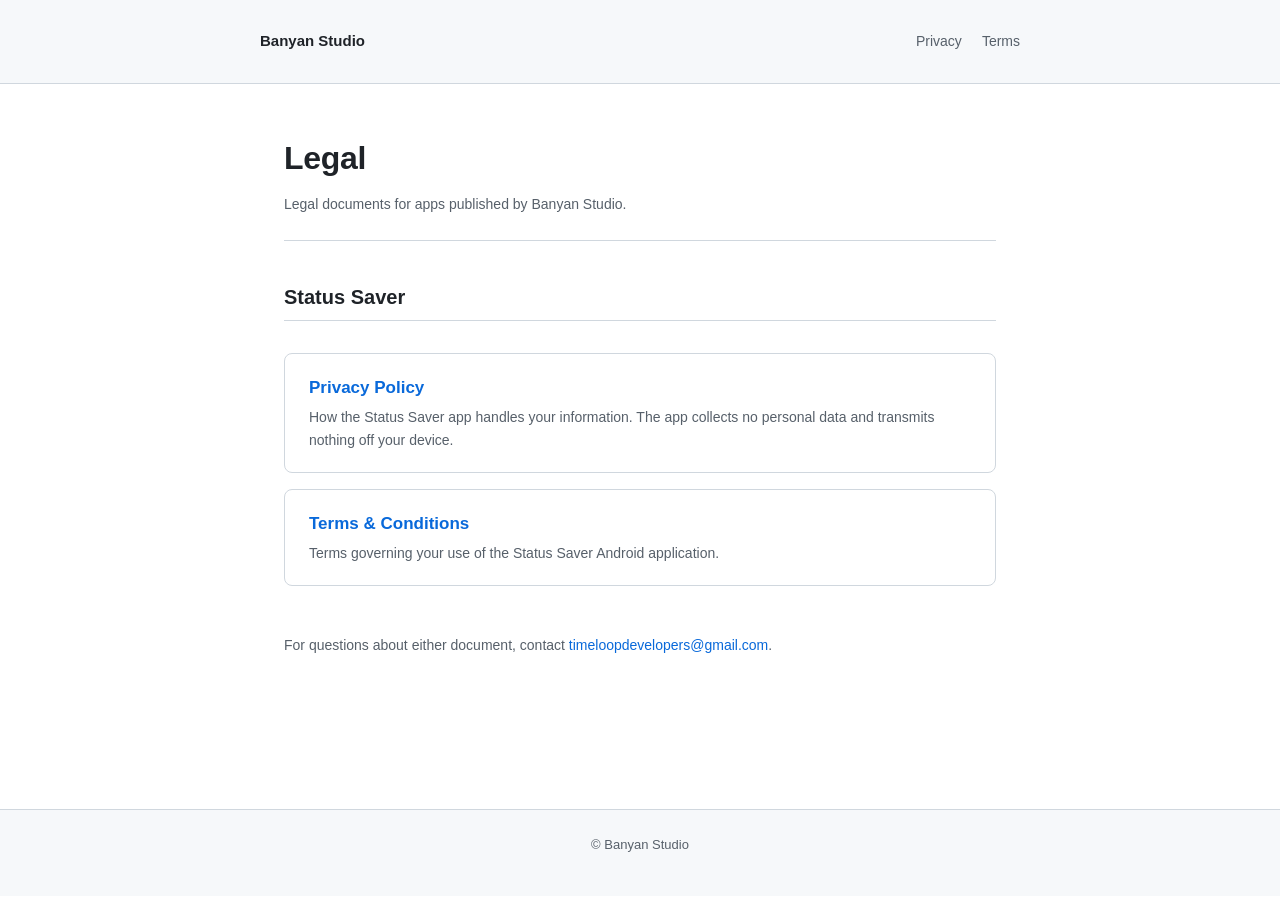
==== index.html @ a0090aae "[chore] initial public legal repo for Banyan Studio apps Hosts Privacy Policy and Terms & Conditions" ====
<!DOCTYPE html>
<html lang="en">
<head>
    <meta charset="UTF-8">
    <meta name="viewport" content="width=device-width, initial-scale=1.0">
    <meta name="description" content="Legal documents for apps published by Banyan Studio.">
    <title>Banyan Studio — Legal</title>
    <link rel="stylesheet" href="style.css">
</head>
<body>
    <header class="site">
        <div class="container">
            <a href="index.html" class="brand">Banyan Studio</a>
            <nav>
                <a href="privacy.html">Privacy</a>
                <a href="terms.html">Terms</a>
            </nav>
        </div>
    </header>

    <main class="container">
        <h1>Legal</h1>
        <p class="meta">Legal documents for apps published by Banyan Studio.</p>

        <h2>Status Saver</h2>
        <ul class="doc-list">
            <li>
                <a href="privacy.html">Privacy Policy</a>
                <p class="desc">How the Status Saver app handles your information. The app collects no personal data and transmits nothing off your device.</p>
            </li>
            <li>
                <a href="terms.html">Terms &amp; Conditions</a>
                <p class="desc">Terms governing your use of the Status Saver Android application.</p>
            </li>
        </ul>

        <p class="meta" style="margin-top: 48px; border: none;">For questions about either document, contact <a href="mailto:timeloopdevelopers@gmail.com">timeloopdevelopers@gmail.com</a>.</p>
    </main>

    <footer class="site">
        <p>&copy; Banyan Studio</p>
    </footer>
</body>
</html>
---- style.css ----
:root {
    --text: #1f2328;
    --muted: #57606a;
    --border: #d0d7de;
    --bg: #ffffff;
    --bg-soft: #f6f8fa;
    --link: #0969da;
    --link-hover: #0550ae;
    --accent: #218bff;
}

@media (prefers-color-scheme: dark) {
    :root {
        --text: #e6edf3;
        --muted: #8b949e;
        --border: #30363d;
        --bg: #0d1117;
        --bg-soft: #161b22;
        --link: #58a6ff;
        --link-hover: #79c0ff;
        --accent: #58a6ff;
    }
}

* {
    box-sizing: border-box;
}

html {
    -webkit-text-size-adjust: 100%;
}

body {
    font-family: -apple-system, BlinkMacSystemFont, "Segoe UI", "Helvetica Neue", Arial, sans-serif;
    color: var(--text);
    background: var(--bg);
    line-height: 1.65;
    margin: 0;
    padding: 0;
    font-size: 16px;
}

.container {
    max-width: 760px;
    margin: 0 auto;
    padding: 48px 24px 96px;
}

header.site {
    border-bottom: 1px solid var(--border);
    padding: 24px;
    background: var(--bg-soft);
}

header.site .container {
    padding: 0;
    display: flex;
    align-items: baseline;
    justify-content: space-between;
    flex-wrap: wrap;
    gap: 12px;
}

header.site .brand {
    font-weight: 600;
    font-size: 15px;
    color: var(--text);
    text-decoration: none;
}

header.site nav {
    display: flex;
    gap: 20px;
}

header.site nav a {
    color: var(--muted);
    text-decoration: none;
    font-size: 14px;
    padding: 6px 0;
    min-height: 32px;
    display: inline-block;
}

header.site nav a:hover {
    color: var(--accent);
}

h1 {
    font-size: 32px;
    font-weight: 700;
    margin: 0 0 8px;
    letter-spacing: -0.01em;
}

h2 {
    font-size: 20px;
    font-weight: 600;
    margin: 40px 0 12px;
    padding-bottom: 6px;
    border-bottom: 1px solid var(--border);
}

h3 {
    font-size: 17px;
    font-weight: 600;
    margin: 28px 0 10px;
}

p, ul, ol {
    margin: 0 0 16px;
}

ul, ol {
    padding-left: 24px;
}

li {
    margin-bottom: 6px;
}

a {
    color: var(--link);
    text-decoration: none;
}

a:hover {
    color: var(--link-hover);
    text-decoration: underline;
}

strong {
    font-weight: 600;
}

.meta {
    color: var(--muted);
    font-size: 14px;
    margin: 0 0 32px;
    padding-bottom: 24px;
    border-bottom: 1px solid var(--border);
}

.meta p {
    margin: 4px 0;
}

.table-wrap {
    overflow-x: auto;
    -webkit-overflow-scrolling: touch;
    margin: 16px 0 24px;
}

table {
    width: 100%;
    border-collapse: collapse;
    font-size: 15px;
}

th, td {
    text-align: left;
    padding: 10px 12px;
    border: 1px solid var(--border);
    vertical-align: top;
}

th {
    background: var(--bg-soft);
    font-weight: 600;
}

blockquote {
    border-left: 3px solid var(--border);
    margin: 16px 0;
    padding: 4px 16px;
    color: var(--muted);
}

footer.site {
    border-top: 1px solid var(--border);
    padding: 24px;
    text-align: center;
    color: var(--muted);
    font-size: 13px;
    background: var(--bg-soft);
}

footer.site a {
    color: var(--muted);
    margin: 0 8px;
}

.doc-list {
    list-style: none;
    padding: 0;
    margin: 32px 0;
}

.doc-list li {
    border: 1px solid var(--border);
    border-radius: 8px;
    padding: 20px 24px;
    margin-bottom: 16px;
    transition: border-color 0.15s;
}

.doc-list li:hover {
    border-color: var(--accent);
}

.doc-list a {
    font-size: 17px;
    font-weight: 600;
    display: block;
    margin-bottom: 4px;
}

.doc-list .desc {
    color: var(--muted);
    font-size: 14px;
    margin: 0;
}

@media (max-width: 600px) {
    body {
        font-size: 15px;
    }
    .container {
        padding: 28px 16px 56px;
    }
    h1 {
        font-size: 24px;
    }
    h2 {
        font-size: 17px;
        margin: 32px 0 10px;
    }
    h3 {
        font-size: 16px;
    }
    header.site {
        padding: 14px 16px;
    }
    header.site .container {
        gap: 8px;
    }
    header.site .brand {
        font-size: 14px;
    }
    header.site nav {
        gap: 16px;
    }
    header.site nav a {
        font-size: 13px;
    }
    table {
        font-size: 13px;
    }
    th, td {
        padding: 8px 10px;
    }
    .doc-list li {
        padding: 16px 18px;
    }
    .doc-list a {
        font-size: 16px;
    }
    footer.site {
        padding: 20px 16px;
        font-size: 12px;
    }
}

@media (max-width: 380px) {
    h1 {
        font-size: 22px;
    }
    .container {
        padding: 24px 14px 48px;
    }
}
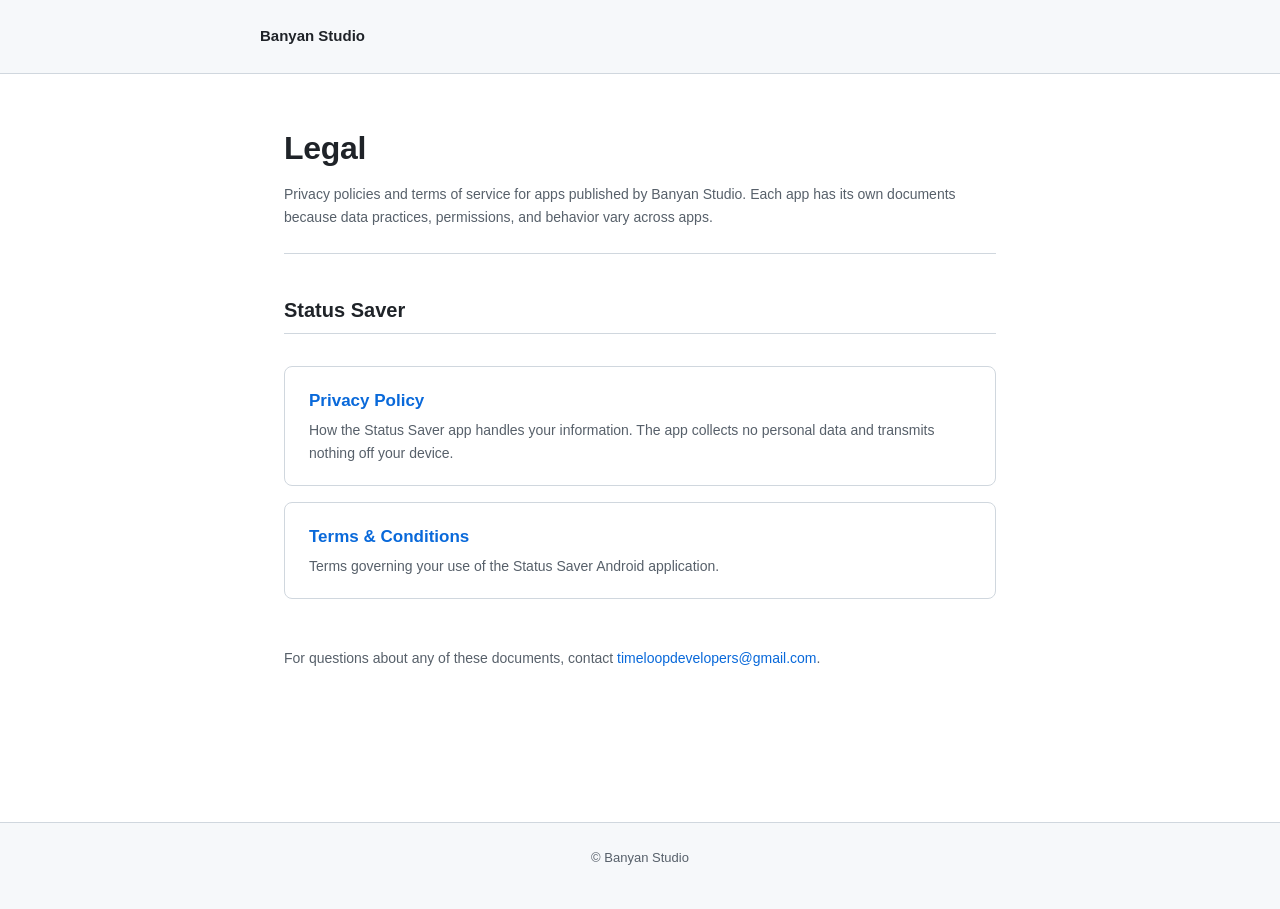
==== commit 77f803ea: "[refactor] move app docs into per-app subdirectories Restructures the repo so each Banyan Studio app" ====
--- a/index.html
+++ b/index.html
@@ -11,30 +11,26 @@
     <header class="site">
         <div class="container">
             <a href="index.html" class="brand">Banyan Studio</a>
-            <nav>
-                <a href="privacy.html">Privacy</a>
-                <a href="terms.html">Terms</a>
-            </nav>
         </div>
     </header>
 
     <main class="container">
         <h1>Legal</h1>
-        <p class="meta">Legal documents for apps published by Banyan Studio.</p>
+        <p class="meta">Privacy policies and terms of service for apps published by Banyan Studio. Each app has its own documents because data practices, permissions, and behavior vary across apps.</p>
 
         <h2>Status Saver</h2>
         <ul class="doc-list">
             <li>
-                <a href="privacy.html">Privacy Policy</a>
+                <a href="statussaver/privacy.html">Privacy Policy</a>
                 <p class="desc">How the Status Saver app handles your information. The app collects no personal data and transmits nothing off your device.</p>
             </li>
             <li>
-                <a href="terms.html">Terms &amp; Conditions</a>
+                <a href="statussaver/terms.html">Terms &amp; Conditions</a>
                 <p class="desc">Terms governing your use of the Status Saver Android application.</p>
             </li>
         </ul>
 
-        <p class="meta" style="margin-top: 48px; border: none;">For questions about either document, contact <a href="mailto:timeloopdevelopers@gmail.com">timeloopdevelopers@gmail.com</a>.</p>
+        <p class="meta" style="margin-top: 48px; border: none;">For questions about any of these documents, contact <a href="mailto:timeloopdevelopers@gmail.com">timeloopdevelopers@gmail.com</a>.</p>
     </main>
 
     <footer class="site">
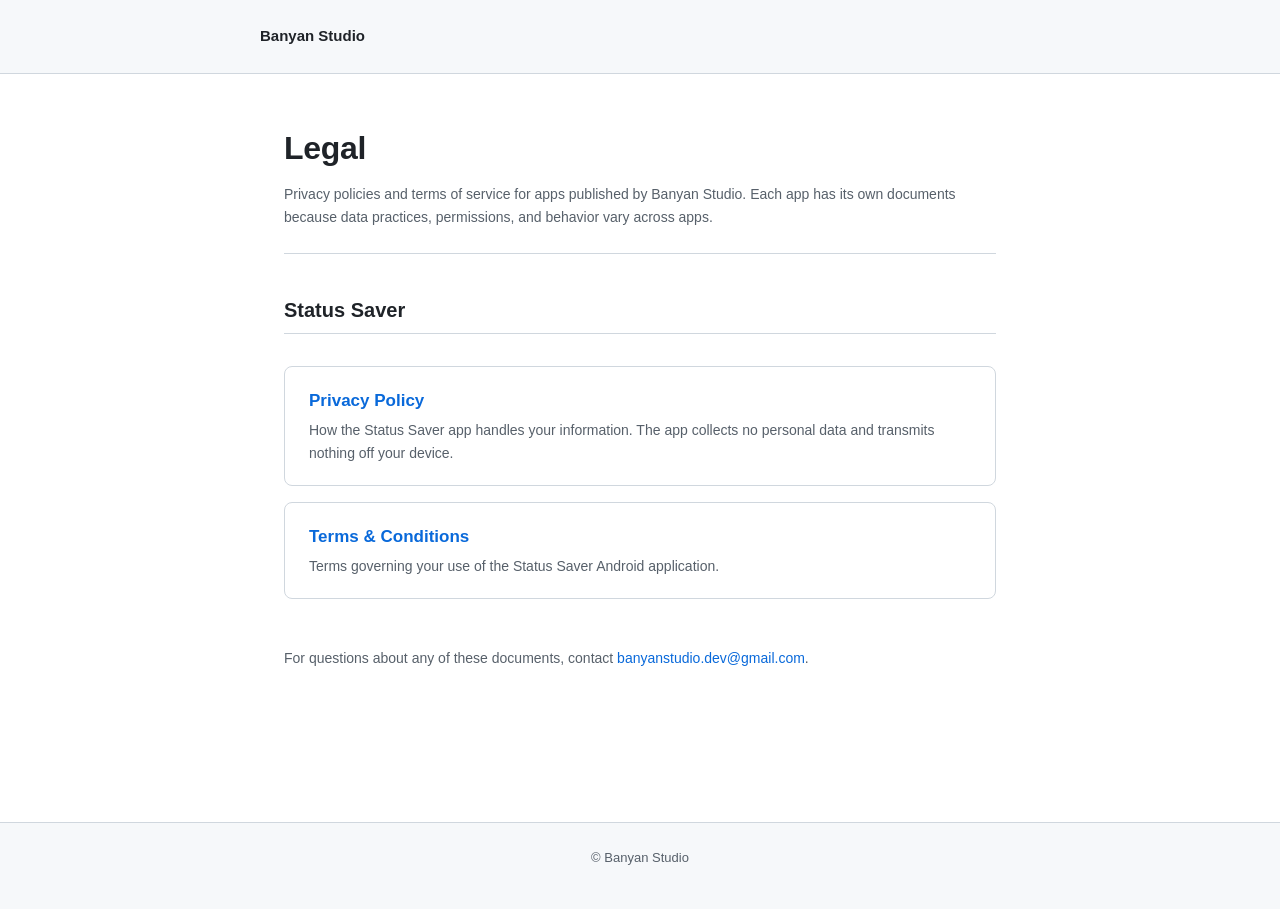
==== commit 0cfe87e7: "[docs] update contact email to banyanstudio.dev@gmail.com Co-Authored-By: Claude Opus 4.7 (1M contex" ====
--- a/index.html
+++ b/index.html
@@ -30,7 +30,7 @@
             </li>
         </ul>
 
-        <p class="meta" style="margin-top: 48px; border: none;">For questions about any of these documents, contact <a href="mailto:timeloopdevelopers@gmail.com">timeloopdevelopers@gmail.com</a>.</p>
+        <p class="meta" style="margin-top: 48px; border: none;">For questions about any of these documents, contact <a href="mailto:banyanstudio.dev@gmail.com">banyanstudio.dev@gmail.com</a>.</p>
     </main>
 
     <footer class="site">
